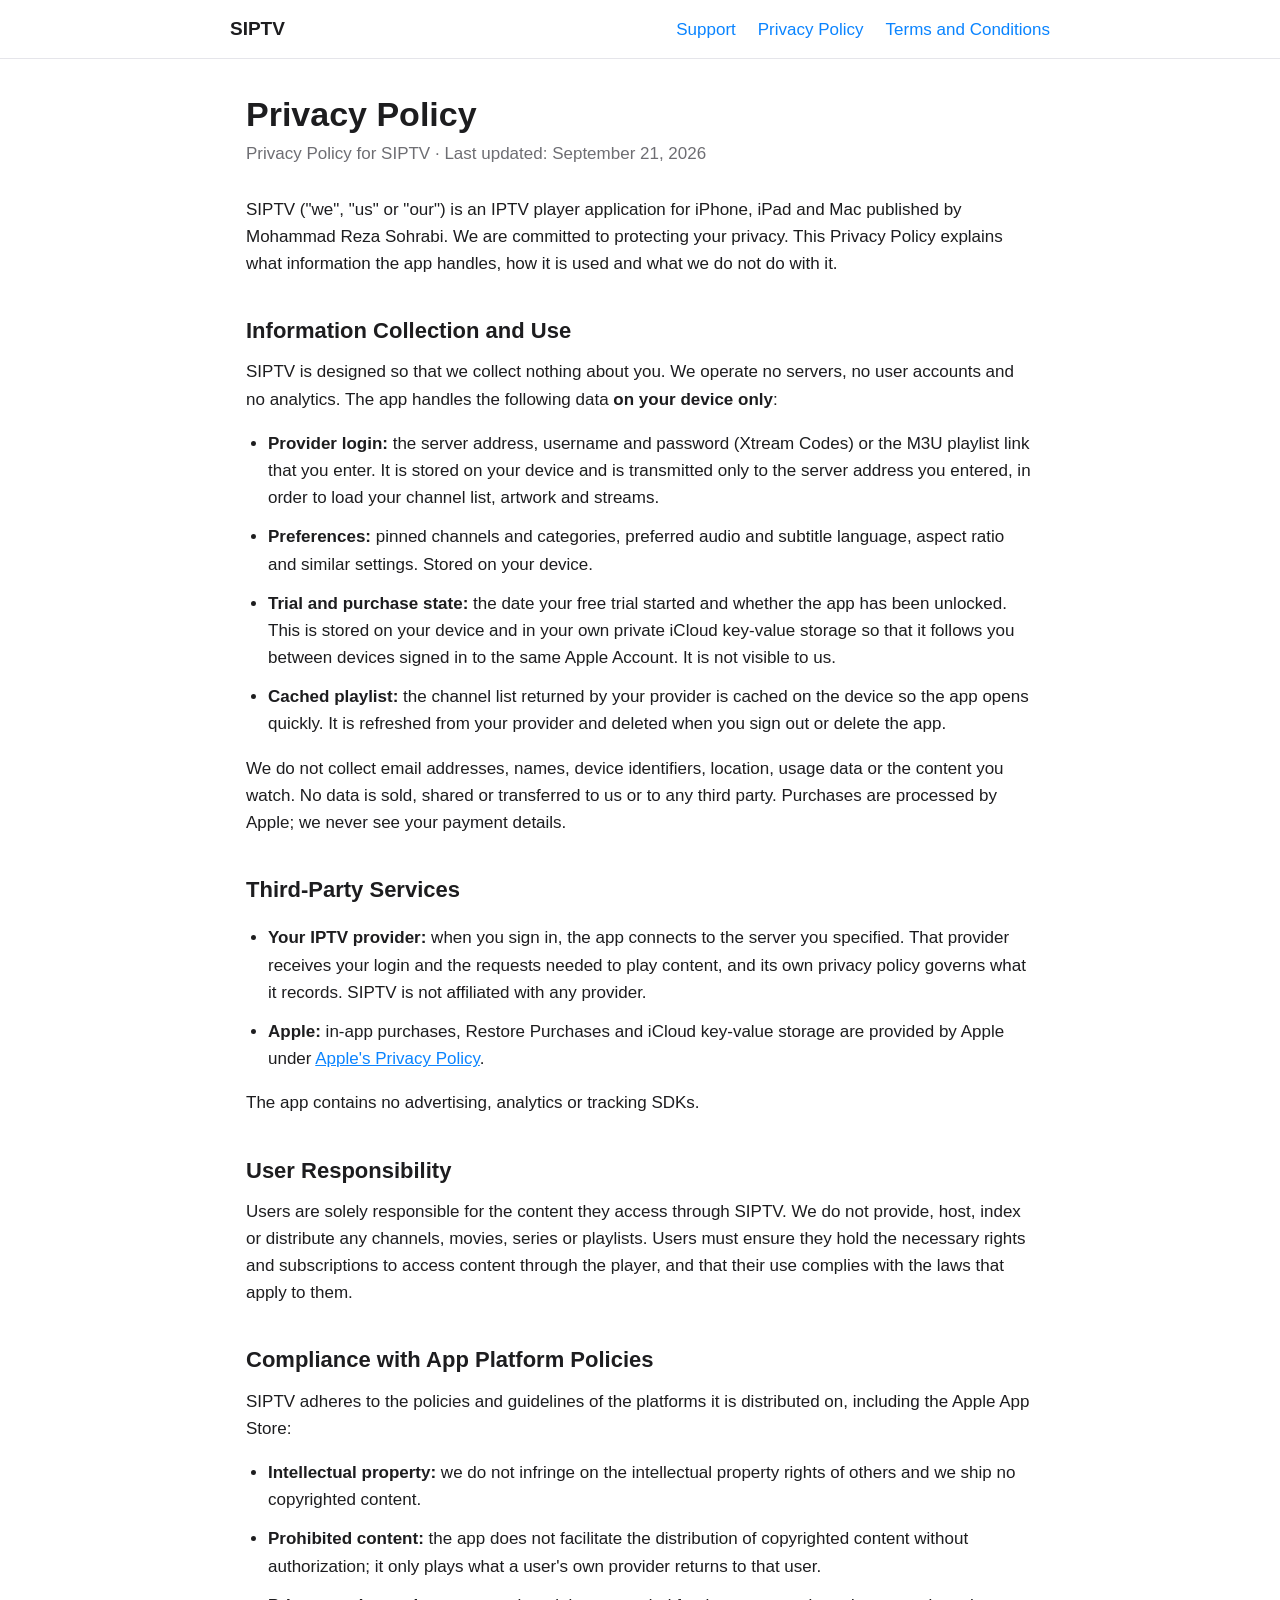
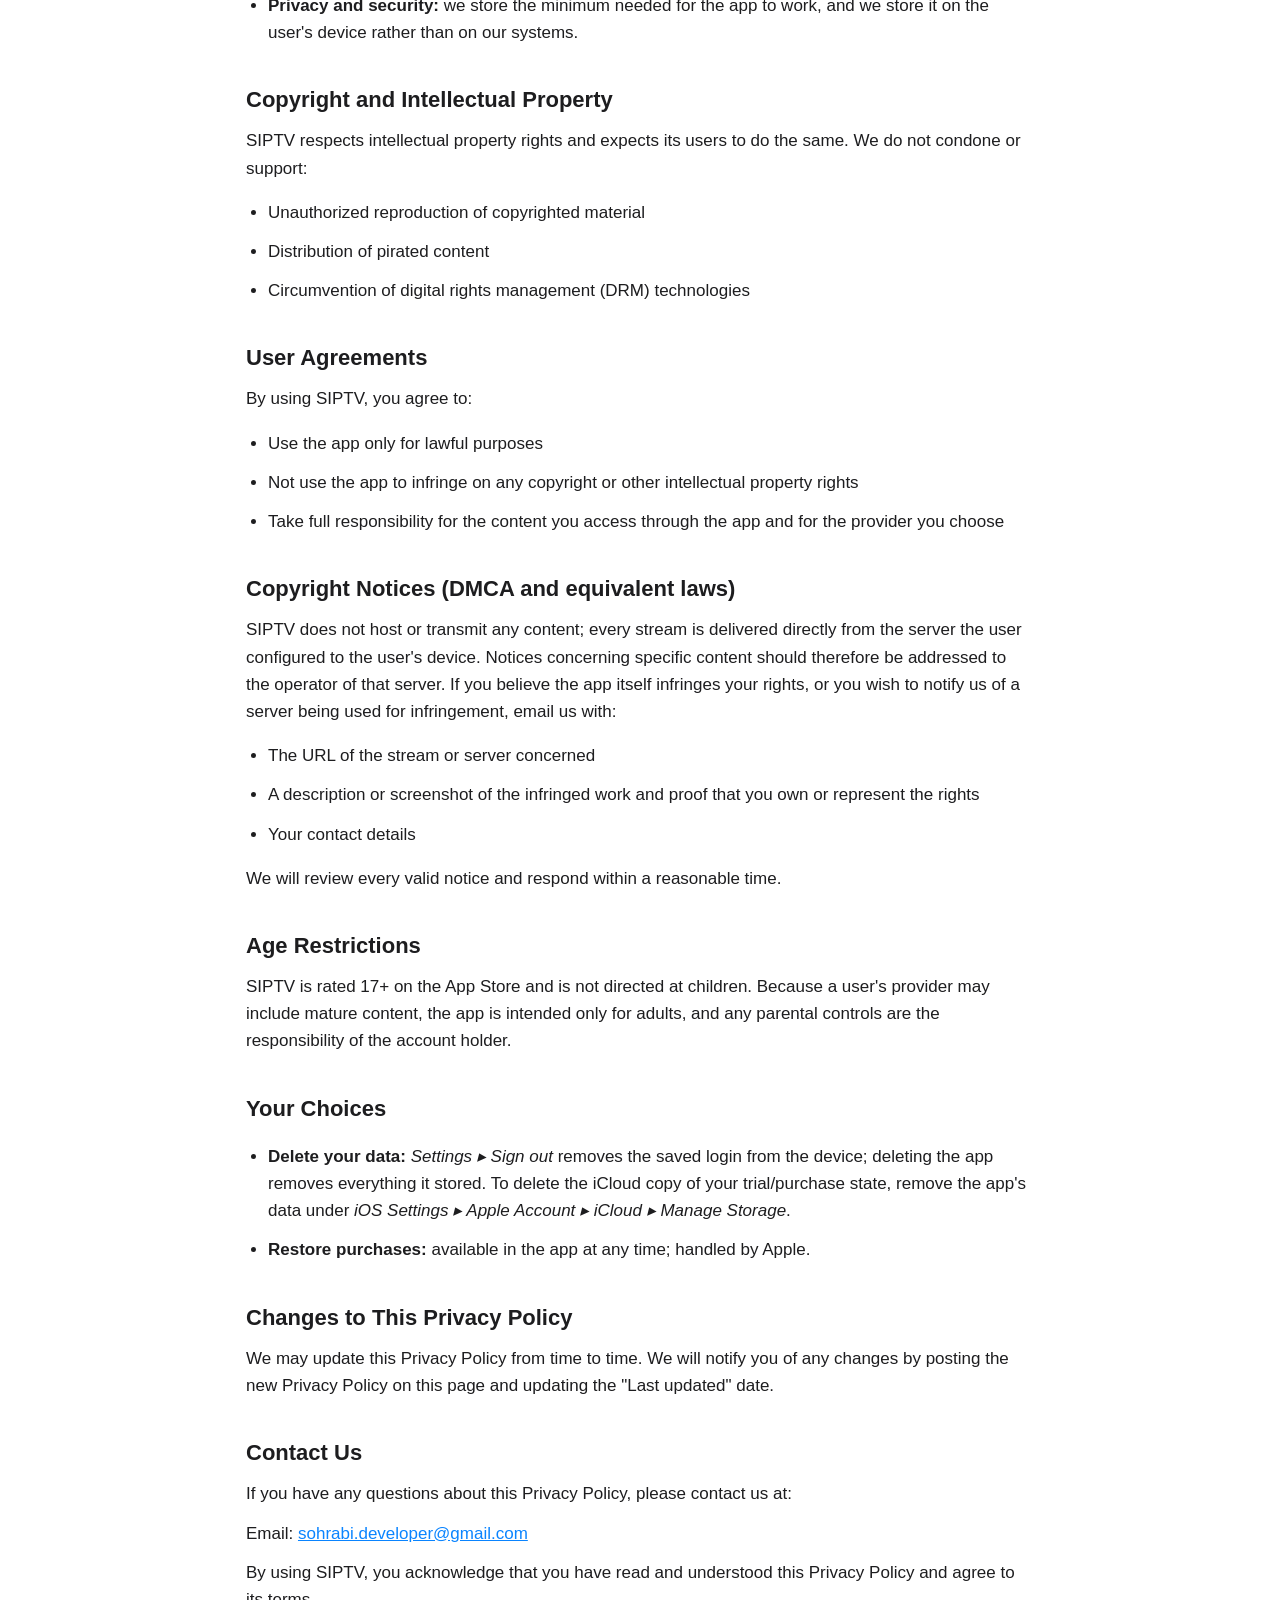
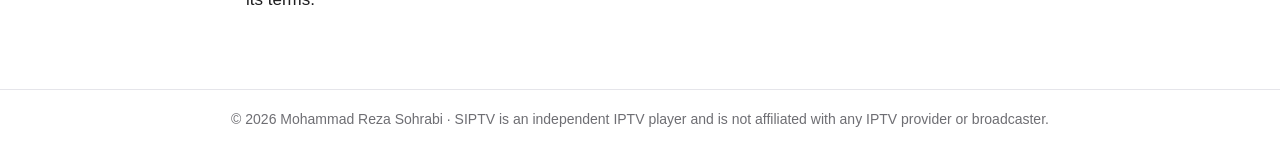
==== privacy-policy.html @ d0c10831 "Add support site: FAQ, privacy policy, terms and conditions Co-Authored-By: Claude Opus 5 <noreply@a" ====
<!doctype html><html lang="en"><head><meta charset="utf-8"><meta name="viewport" content="width=device-width,initial-scale=1"><title>Privacy Policy – SIPTV</title><link rel="stylesheet" href="style.css"></head><body>
<header><nav><a class="brand" href="./">SIPTV</a><a href="./">Support</a><a href="privacy-policy.html">Privacy Policy</a><a href="terms-and-conditions.html">Terms and Conditions</a></nav></header>
<main>
<h1>Privacy Policy</h1>
<p class="updated">Privacy Policy for SIPTV · Last updated: September 21, 2026</p>

<p>SIPTV ("we", "us" or "our") is an IPTV player application for iPhone, iPad and Mac published by Mohammad Reza Sohrabi. We are committed to protecting your privacy. This Privacy Policy explains what information the app handles, how it is used and what we do not do with it.</p>

<h2>Information Collection and Use</h2>
<p>SIPTV is designed so that we collect nothing about you. We operate no servers, no user accounts and no analytics. The app handles the following data <strong>on your device only</strong>:</p>
<ul>
<li><strong>Provider login:</strong> the server address, username and password (Xtream Codes) or the M3U playlist link that you enter. It is stored on your device and is transmitted only to the server address you entered, in order to load your channel list, artwork and streams.</li>
<li><strong>Preferences:</strong> pinned channels and categories, preferred audio and subtitle language, aspect ratio and similar settings. Stored on your device.</li>
<li><strong>Trial and purchase state:</strong> the date your free trial started and whether the app has been unlocked. This is stored on your device and in your own private iCloud key-value storage so that it follows you between devices signed in to the same Apple Account. It is not visible to us.</li>
<li><strong>Cached playlist:</strong> the channel list returned by your provider is cached on the device so the app opens quickly. It is refreshed from your provider and deleted when you sign out or delete the app.</li>
</ul>
<p>We do not collect email addresses, names, device identifiers, location, usage data or the content you watch. No data is sold, shared or transferred to us or to any third party. Purchases are processed by Apple; we never see your payment details.</p>

<h2>Third-Party Services</h2>
<ul>
<li><strong>Your IPTV provider:</strong> when you sign in, the app connects to the server you specified. That provider receives your login and the requests needed to play content, and its own privacy policy governs what it records. SIPTV is not affiliated with any provider.</li>
<li><strong>Apple:</strong> in-app purchases, Restore Purchases and iCloud key-value storage are provided by Apple under <a href="https://www.apple.com/legal/privacy/">Apple's Privacy Policy</a>.</li>
</ul>
<p>The app contains no advertising, analytics or tracking SDKs.</p>

<h2>User Responsibility</h2>
<p>Users are solely responsible for the content they access through SIPTV. We do not provide, host, index or distribute any channels, movies, series or playlists. Users must ensure they hold the necessary rights and subscriptions to access content through the player, and that their use complies with the laws that apply to them.</p>

<h2>Compliance with App Platform Policies</h2>
<p>SIPTV adheres to the policies and guidelines of the platforms it is distributed on, including the Apple App Store:</p>
<ul>
<li><strong>Intellectual property:</strong> we do not infringe on the intellectual property rights of others and we ship no copyrighted content.</li>
<li><strong>Prohibited content:</strong> the app does not facilitate the distribution of copyrighted content without authorization; it only plays what a user's own provider returns to that user.</li>
<li><strong>Privacy and security:</strong> we store the minimum needed for the app to work, and we store it on the user's device rather than on our systems.</li>
</ul>

<h2>Copyright and Intellectual Property</h2>
<p>SIPTV respects intellectual property rights and expects its users to do the same. We do not condone or support:</p>
<ul>
<li>Unauthorized reproduction of copyrighted material</li>
<li>Distribution of pirated content</li>
<li>Circumvention of digital rights management (DRM) technologies</li>
</ul>

<h2>User Agreements</h2>
<p>By using SIPTV, you agree to:</p>
<ul>
<li>Use the app only for lawful purposes</li>
<li>Not use the app to infringe on any copyright or other intellectual property rights</li>
<li>Take full responsibility for the content you access through the app and for the provider you choose</li>
</ul>

<h2>Copyright Notices (DMCA and equivalent laws)</h2>
<p>SIPTV does not host or transmit any content; every stream is delivered directly from the server the user configured to the user's device. Notices concerning specific content should therefore be addressed to the operator of that server. If you believe the app itself infringes your rights, or you wish to notify us of a server being used for infringement, email us with:</p>
<ul>
<li>The URL of the stream or server concerned</li>
<li>A description or screenshot of the infringed work and proof that you own or represent the rights</li>
<li>Your contact details</li>
</ul>
<p>We will review every valid notice and respond within a reasonable time.</p>

<h2>Age Restrictions</h2>
<p>SIPTV is rated 17+ on the App Store and is not directed at children. Because a user's provider may include mature content, the app is intended only for adults, and any parental controls are the responsibility of the account holder.</p>

<h2>Your Choices</h2>
<ul>
<li><strong>Delete your data:</strong> <em>Settings ▸ Sign out</em> removes the saved login from the device; deleting the app removes everything it stored. To delete the iCloud copy of your trial/purchase state, remove the app's data under <em>iOS Settings ▸ Apple Account ▸ iCloud ▸ Manage Storage</em>.</li>
<li><strong>Restore purchases:</strong> available in the app at any time; handled by Apple.</li>
</ul>

<h2>Changes to This Privacy Policy</h2>
<p>We may update this Privacy Policy from time to time. We will notify you of any changes by posting the new Privacy Policy on this page and updating the "Last updated" date.</p>

<h2>Contact Us</h2>
<p>If you have any questions about this Privacy Policy, please contact us at:</p>
<p>Email: <a href="mailto:sohrabi.developer@gmail.com">sohrabi.developer@gmail.com</a></p>
<p>By using SIPTV, you acknowledge that you have read and understood this Privacy Policy and agree to its terms.</p>
</main>
<footer>© 2026 Mohammad Reza Sohrabi · SIPTV is an independent IPTV player and is not affiliated with any IPTV provider or broadcaster.</footer>
</body></html>
---- style.css ----
:root{--bg:#fff;--fg:#1d1d1f;--muted:#6e6e73;--accent:#0a84ff;--rule:#e5e5ea;--card:#f5f5f7}
@media (prefers-color-scheme:dark){:root{--bg:#0f0f12;--fg:#f2f2f7;--muted:#a1a1a6;--accent:#4aa3ff;--rule:#2c2c31;--card:#1a1a1f}}
*{box-sizing:border-box}
body{margin:0;background:var(--bg);color:var(--fg);font:17px/1.6 -apple-system,BlinkMacSystemFont,"Segoe UI",Roboto,Helvetica,Arial,sans-serif;-webkit-font-smoothing:antialiased}
header{border-bottom:1px solid var(--rule);padding:14px 16px}
header nav{max-width:820px;margin:0 auto;display:flex;gap:22px;align-items:center;flex-wrap:wrap}
header .brand{font-weight:700;font-size:19px;text-decoration:none;color:var(--fg);margin-right:auto}
header a{color:var(--accent);text-decoration:none}
main{max-width:820px;margin:0 auto;padding:36px 16px 64px}
h1{font-size:34px;line-height:1.15;margin:0 0 6px}
.updated{color:var(--muted);margin:0 0 28px}
h2{font-size:22px;margin:36px 0 10px}
p,li{margin:0 0 12px}
ol.terms{padding-left:0;list-style:none;counter-reset:s}
ol.terms>li{counter-increment:s;margin:26px 0}
ol.terms>li>h2{margin:0 0 8px}
ol.terms>li>h2::before{content:counter(s) ". "}
ul{padding-left:22px}
a{color:var(--accent)}
.card{background:var(--card);border-radius:12px;padding:18px 20px;margin:18px 0}
footer{border-top:1px solid var(--rule);color:var(--muted);font-size:14px;padding:18px 16px;text-align:center}
code{background:var(--card);padding:1px 6px;border-radius:5px;font-size:15px}
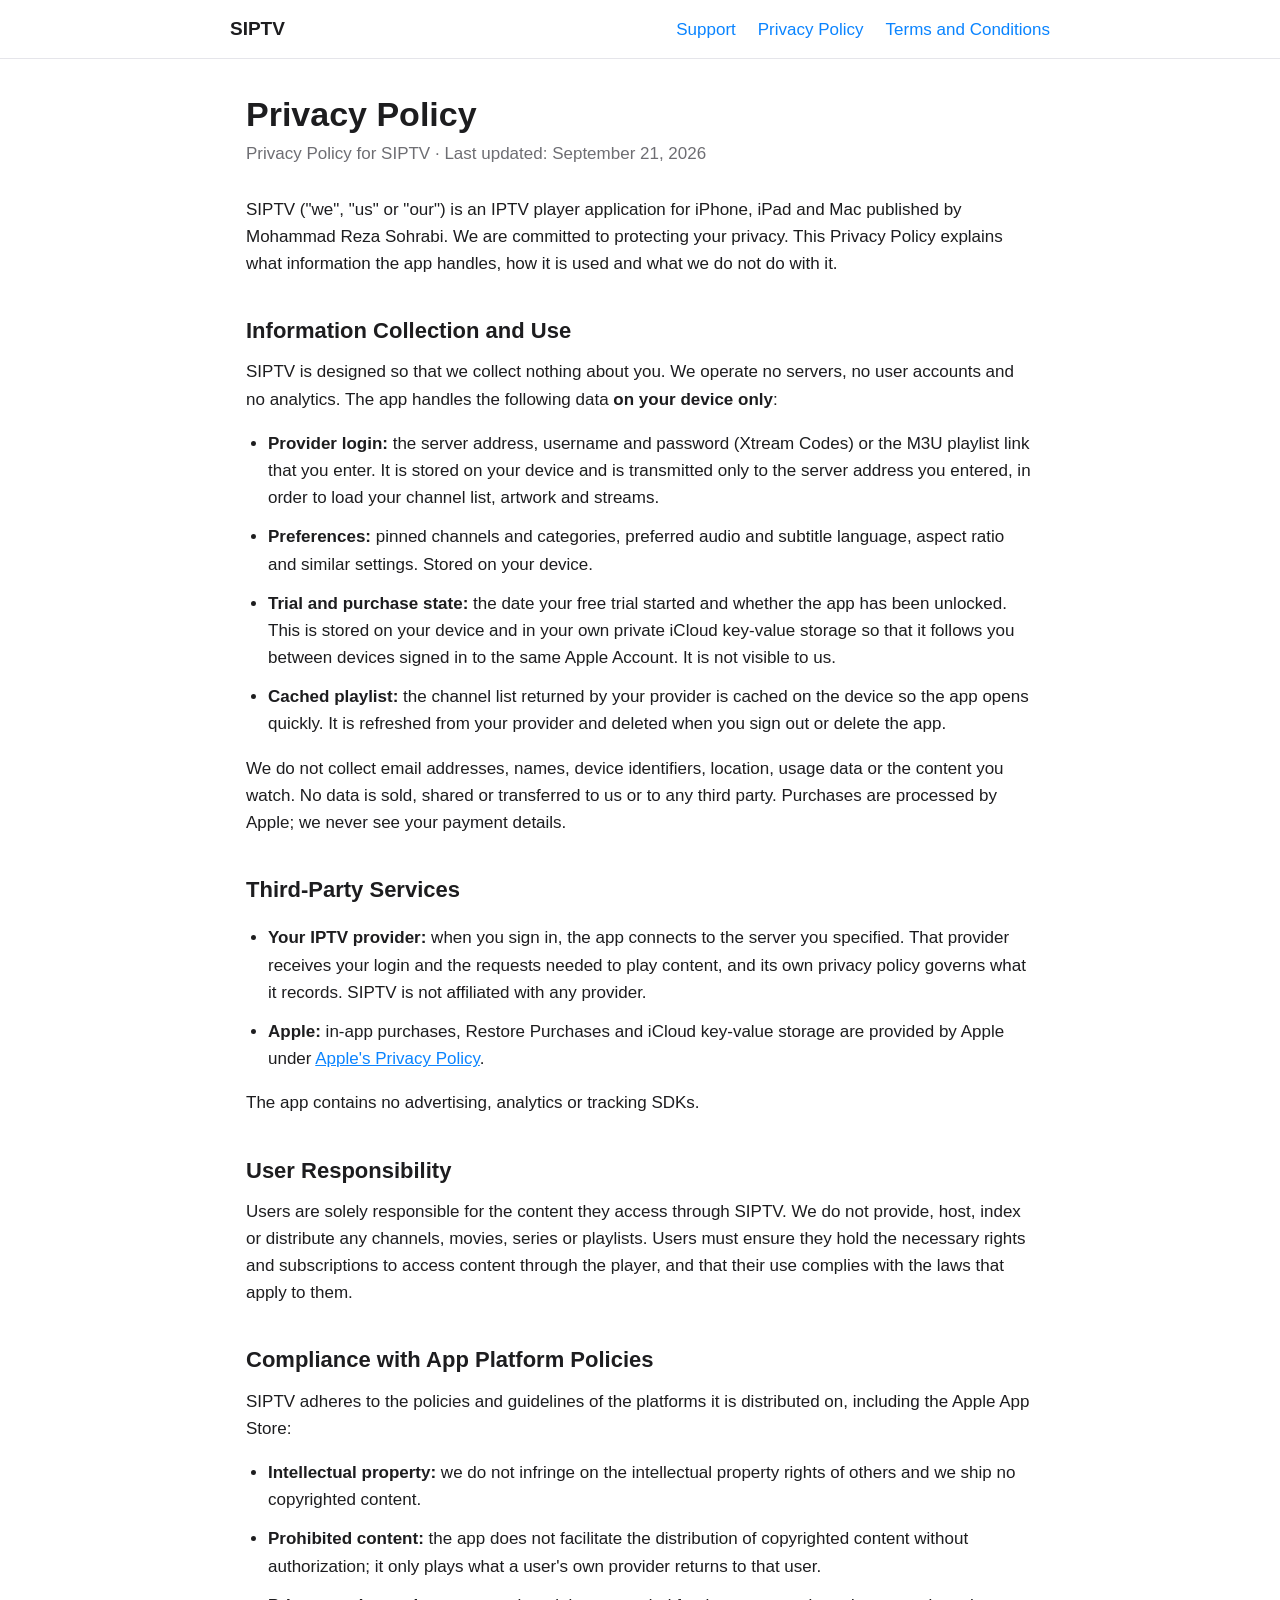
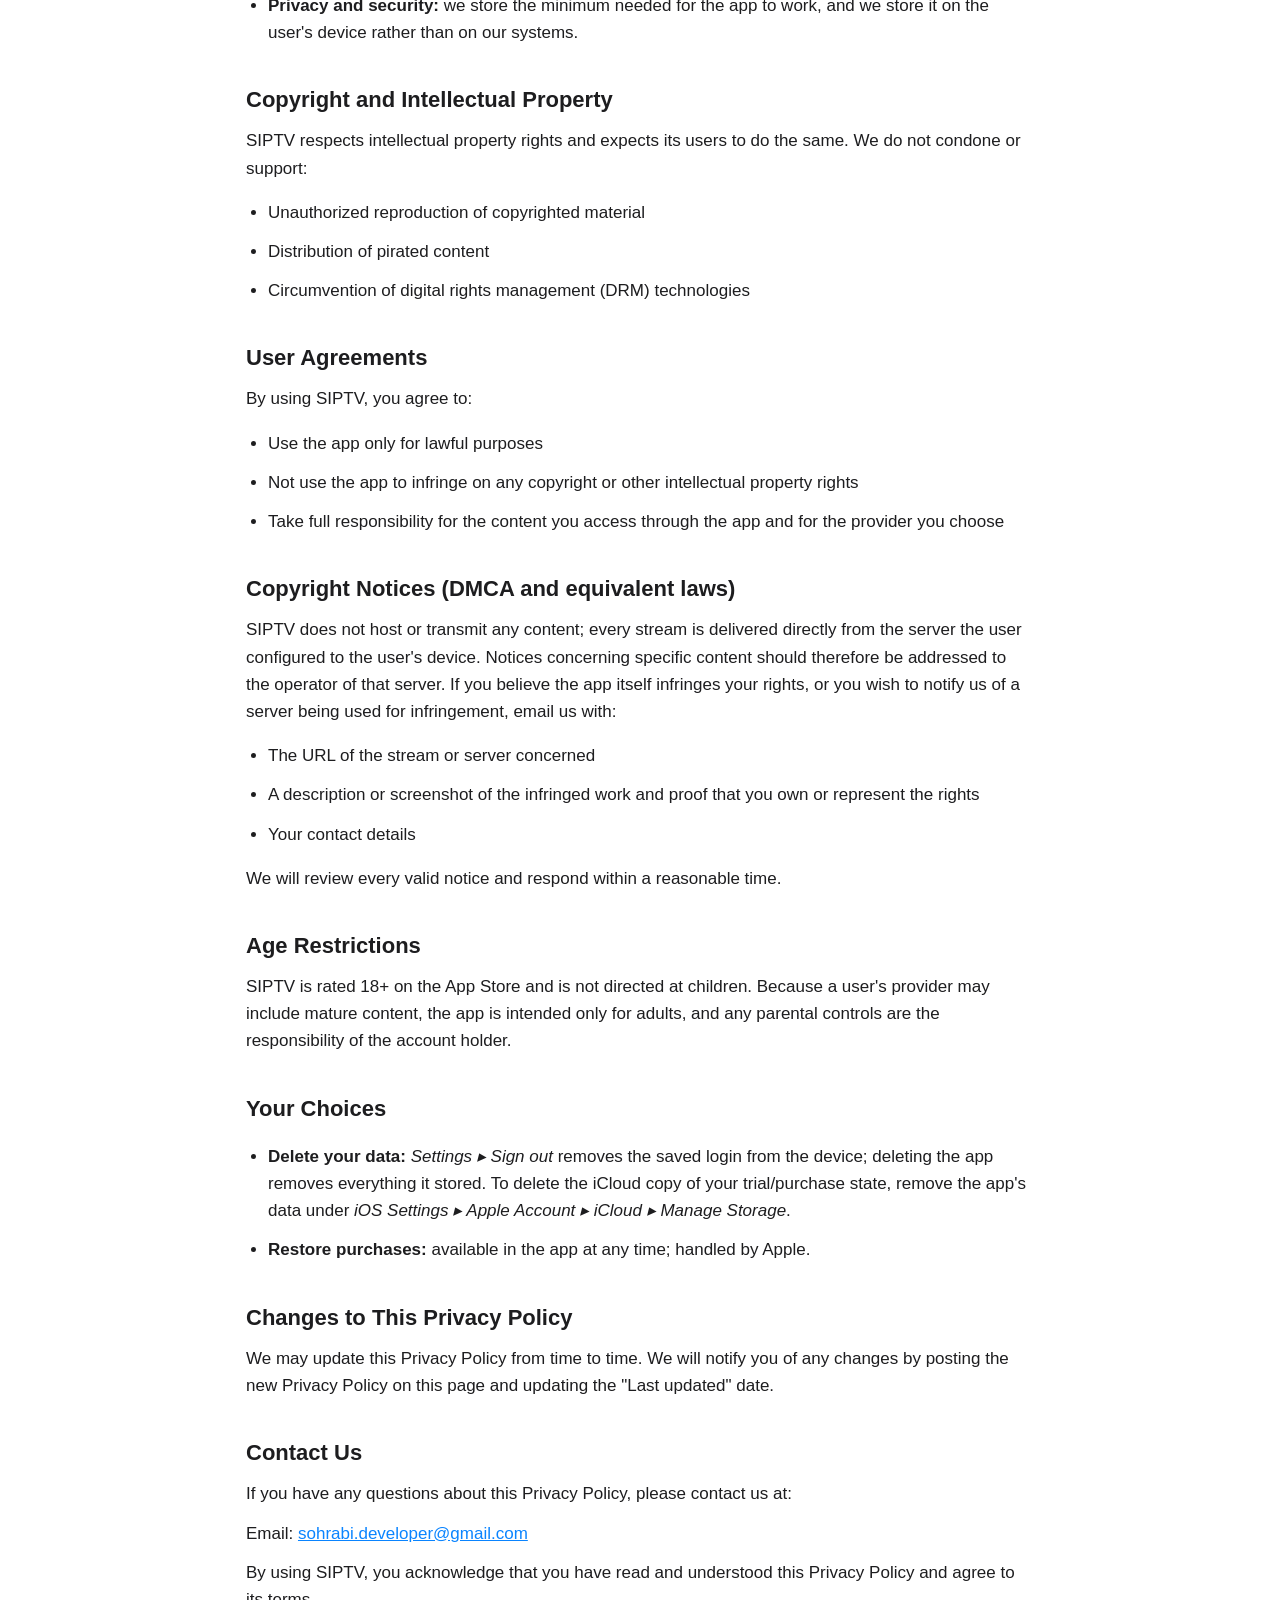
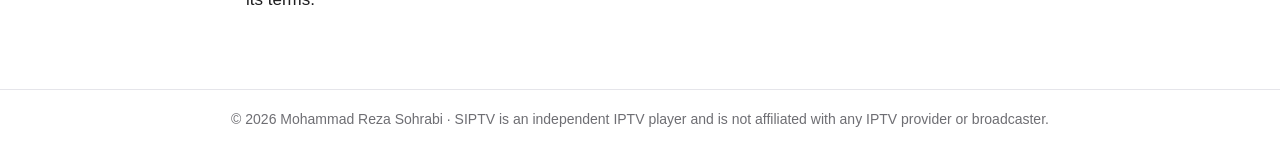
==== commit 2d43ed6d: "Age rating is 18+" ====
--- a/privacy-policy.html
+++ b/privacy-policy.html
@@ -60,7 +60,7 @@
 <p>We will review every valid notice and respond within a reasonable time.</p>
 
 <h2>Age Restrictions</h2>
-<p>SIPTV is rated 17+ on the App Store and is not directed at children. Because a user's provider may include mature content, the app is intended only for adults, and any parental controls are the responsibility of the account holder.</p>
+<p>SIPTV is rated 18+ on the App Store and is not directed at children. Because a user's provider may include mature content, the app is intended only for adults, and any parental controls are the responsibility of the account holder.</p>
 
 <h2>Your Choices</h2>
 <ul>
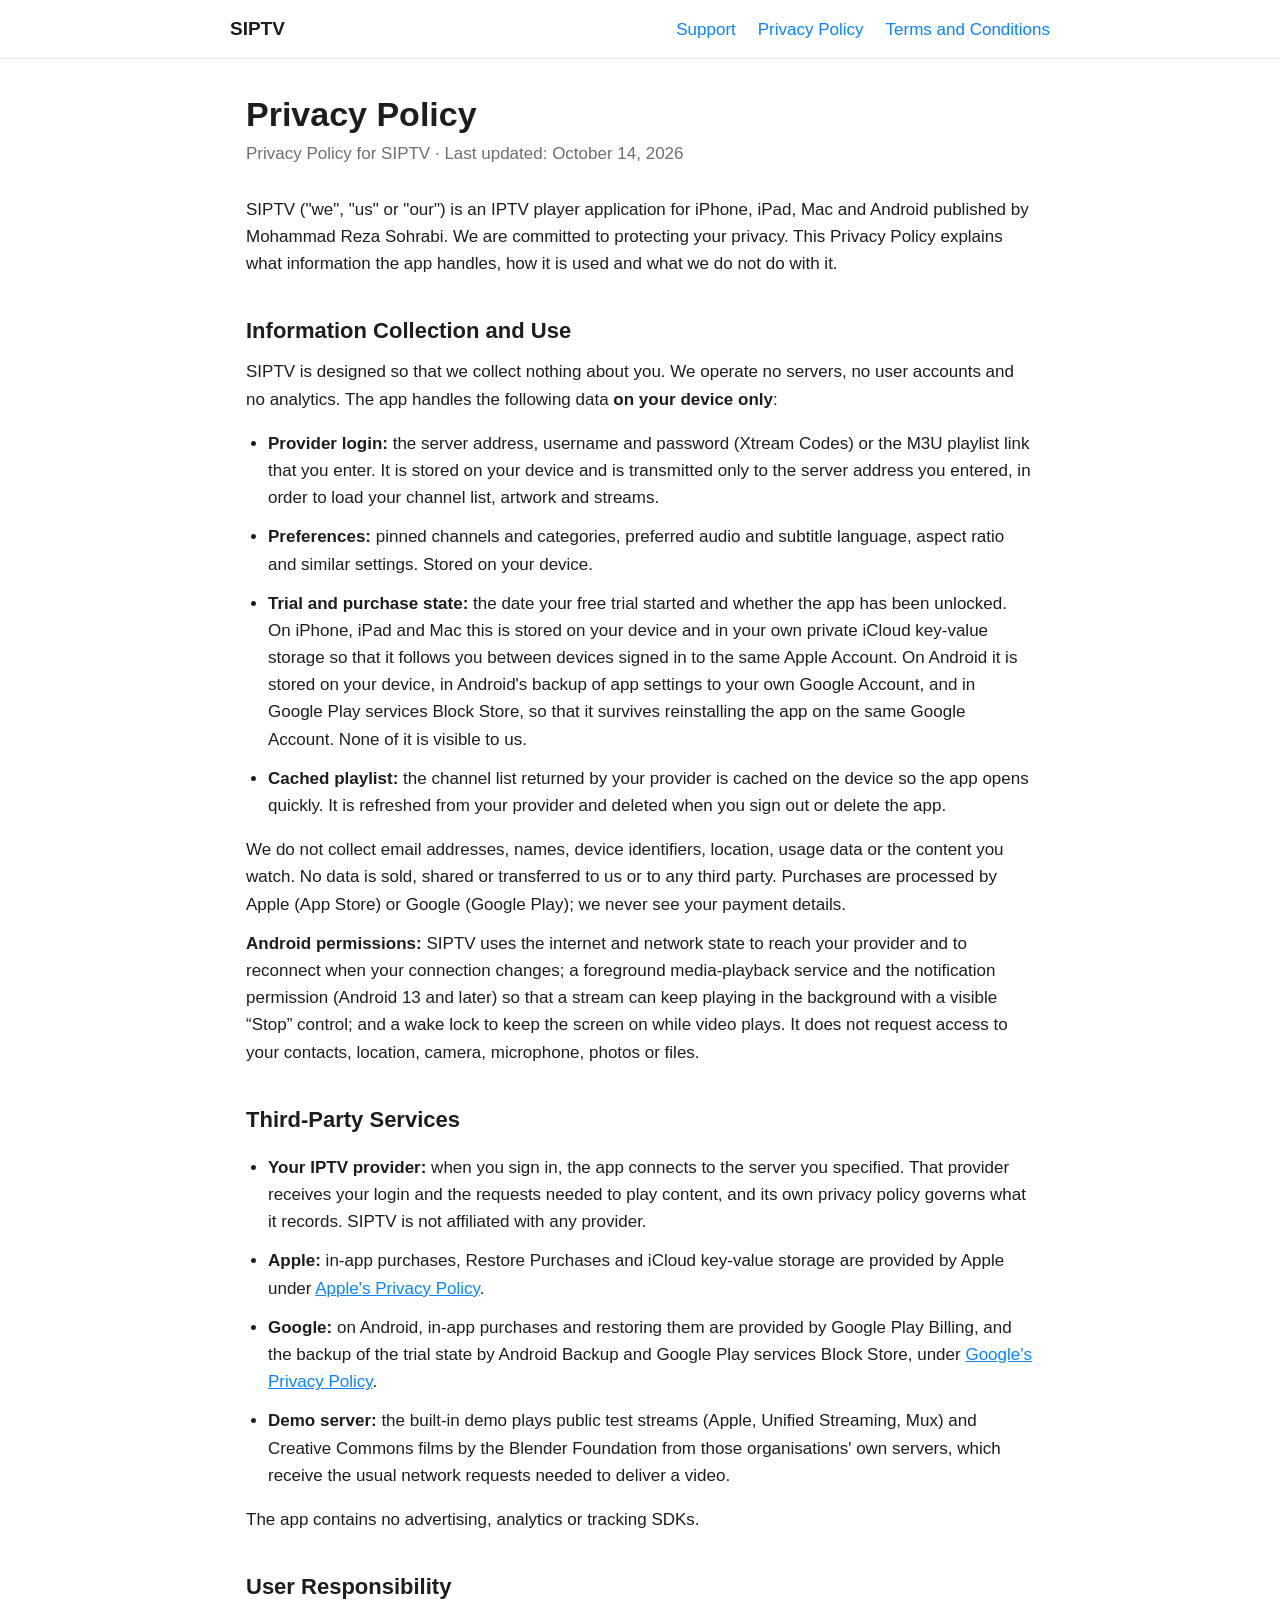
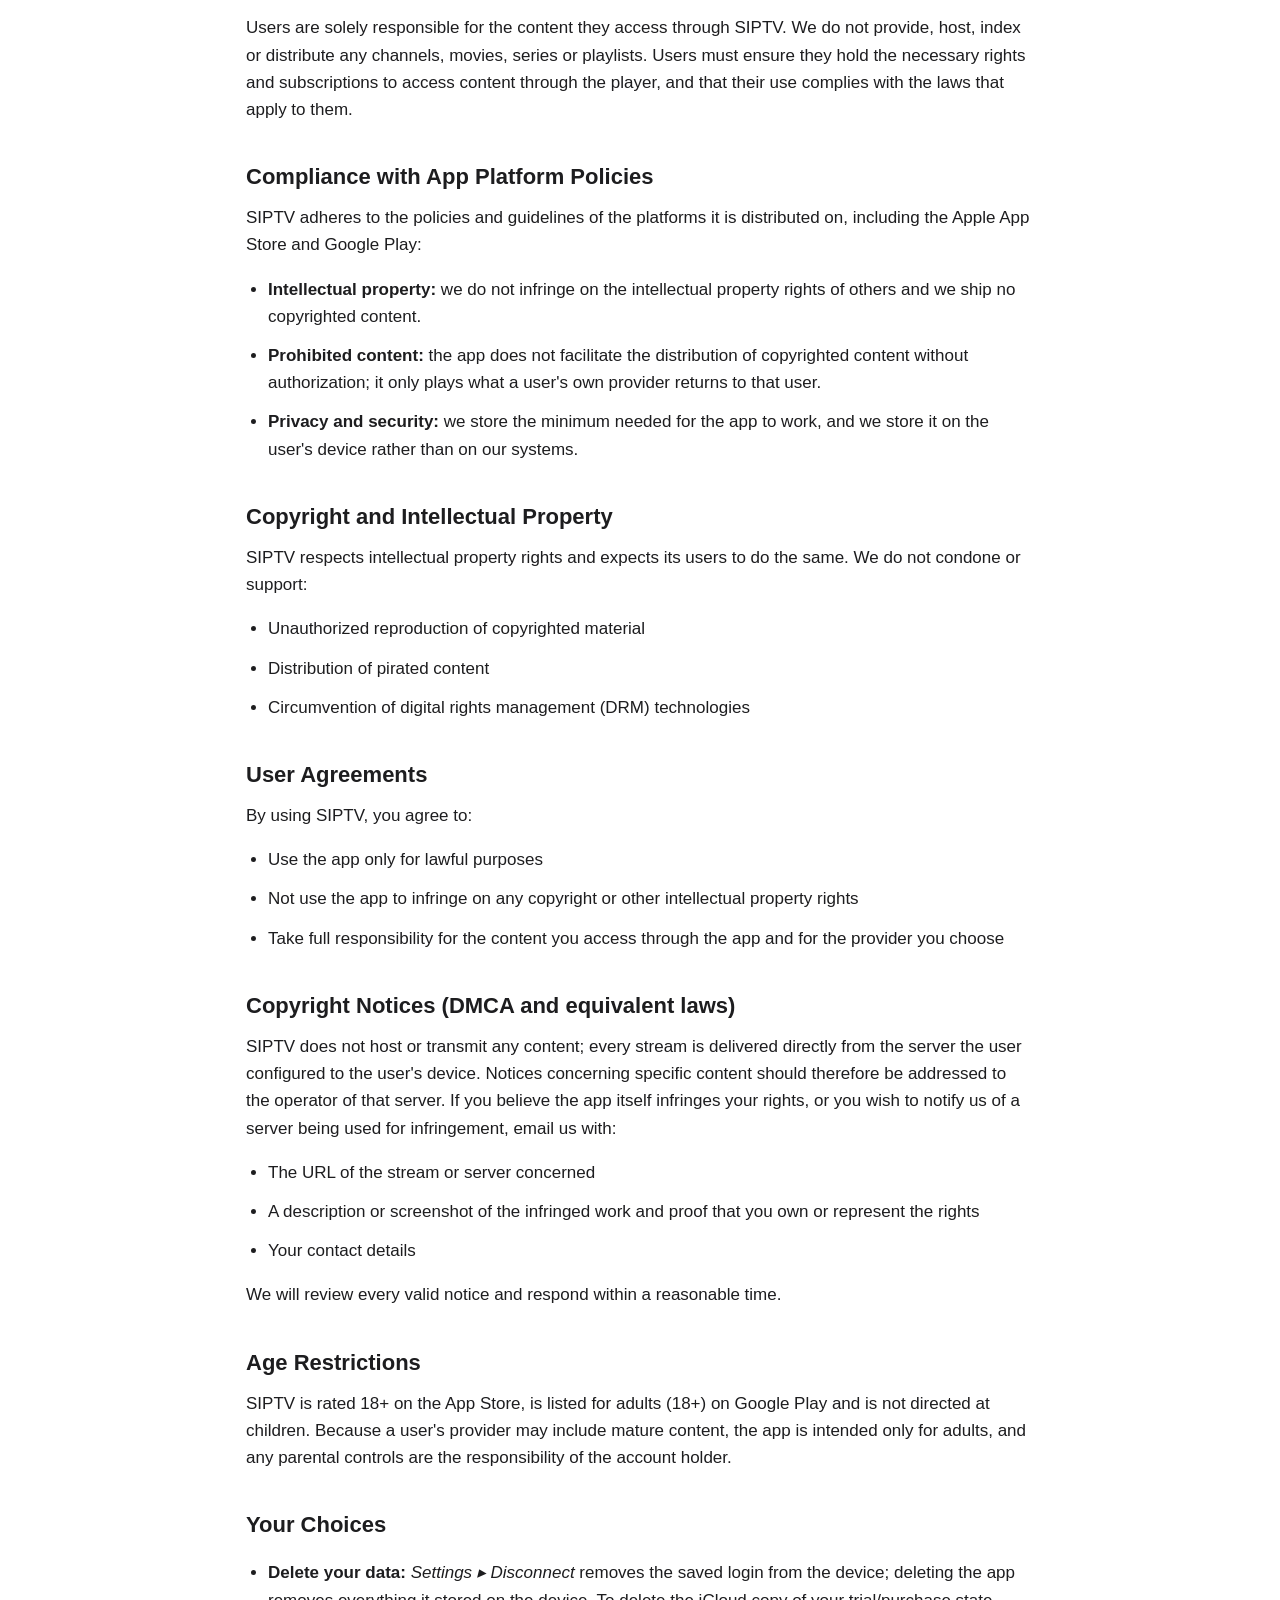
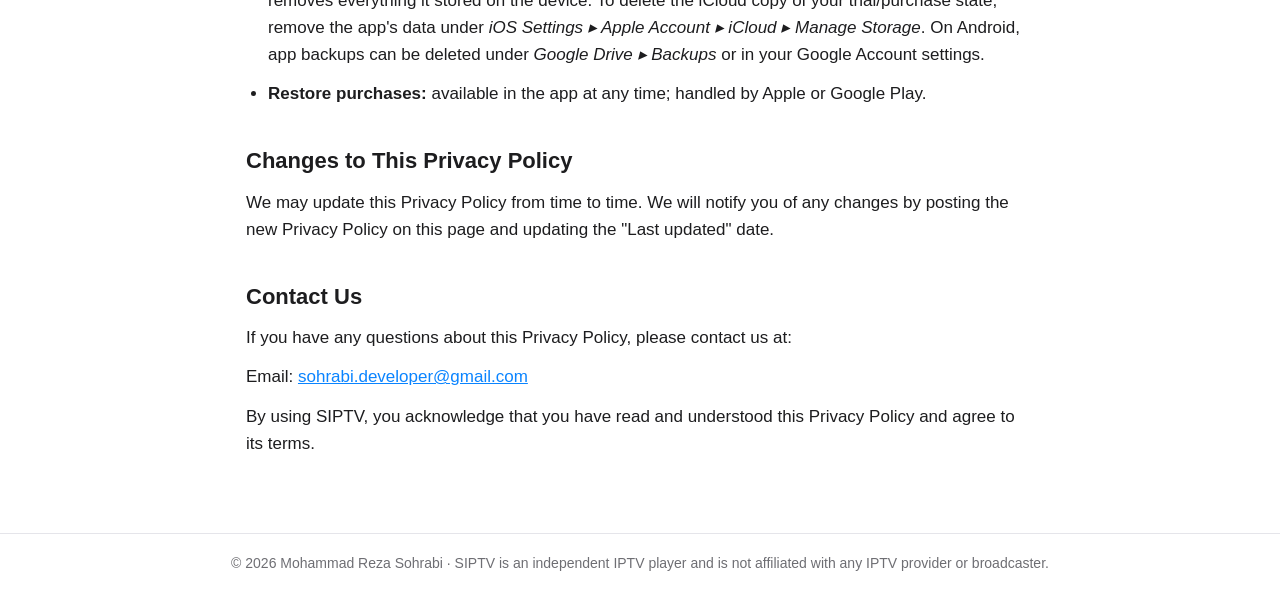
==== commit 71f0b198: "Add Android / Google Play to the privacy policy, terms and support page Co-Authored-By: Claude Opus " ====
--- a/privacy-policy.html
+++ b/privacy-policy.html
@@ -2,24 +2,27 @@
 <header><nav><a class="brand" href="./">SIPTV</a><a href="./">Support</a><a href="privacy-policy.html">Privacy Policy</a><a href="terms-and-conditions.html">Terms and Conditions</a></nav></header>
 <main>
 <h1>Privacy Policy</h1>
-<p class="updated">Privacy Policy for SIPTV · Last updated: September 21, 2026</p>
+<p class="updated">Privacy Policy for SIPTV · Last updated: October 14, 2026</p>
 
-<p>SIPTV ("we", "us" or "our") is an IPTV player application for iPhone, iPad and Mac published by Mohammad Reza Sohrabi. We are committed to protecting your privacy. This Privacy Policy explains what information the app handles, how it is used and what we do not do with it.</p>
+<p>SIPTV ("we", "us" or "our") is an IPTV player application for iPhone, iPad, Mac and Android published by Mohammad Reza Sohrabi. We are committed to protecting your privacy. This Privacy Policy explains what information the app handles, how it is used and what we do not do with it.</p>
 
 <h2>Information Collection and Use</h2>
 <p>SIPTV is designed so that we collect nothing about you. We operate no servers, no user accounts and no analytics. The app handles the following data <strong>on your device only</strong>:</p>
 <ul>
 <li><strong>Provider login:</strong> the server address, username and password (Xtream Codes) or the M3U playlist link that you enter. It is stored on your device and is transmitted only to the server address you entered, in order to load your channel list, artwork and streams.</li>
 <li><strong>Preferences:</strong> pinned channels and categories, preferred audio and subtitle language, aspect ratio and similar settings. Stored on your device.</li>
-<li><strong>Trial and purchase state:</strong> the date your free trial started and whether the app has been unlocked. This is stored on your device and in your own private iCloud key-value storage so that it follows you between devices signed in to the same Apple Account. It is not visible to us.</li>
+<li><strong>Trial and purchase state:</strong> the date your free trial started and whether the app has been unlocked. On iPhone, iPad and Mac this is stored on your device and in your own private iCloud key-value storage so that it follows you between devices signed in to the same Apple Account. On Android it is stored on your device, in Android's backup of app settings to your own Google Account, and in Google Play services Block Store, so that it survives reinstalling the app on the same Google Account. None of it is visible to us.</li>
 <li><strong>Cached playlist:</strong> the channel list returned by your provider is cached on the device so the app opens quickly. It is refreshed from your provider and deleted when you sign out or delete the app.</li>
 </ul>
-<p>We do not collect email addresses, names, device identifiers, location, usage data or the content you watch. No data is sold, shared or transferred to us or to any third party. Purchases are processed by Apple; we never see your payment details.</p>
+<p>We do not collect email addresses, names, device identifiers, location, usage data or the content you watch. No data is sold, shared or transferred to us or to any third party. Purchases are processed by Apple (App Store) or Google (Google Play); we never see your payment details.</p>
+<p><strong>Android permissions:</strong> SIPTV uses the internet and network state to reach your provider and to reconnect when your connection changes; a foreground media-playback service and the notification permission (Android 13 and later) so that a stream can keep playing in the background with a visible “Stop” control; and a wake lock to keep the screen on while video plays. It does not request access to your contacts, location, camera, microphone, photos or files.</p>
 
 <h2>Third-Party Services</h2>
 <ul>
 <li><strong>Your IPTV provider:</strong> when you sign in, the app connects to the server you specified. That provider receives your login and the requests needed to play content, and its own privacy policy governs what it records. SIPTV is not affiliated with any provider.</li>
 <li><strong>Apple:</strong> in-app purchases, Restore Purchases and iCloud key-value storage are provided by Apple under <a href="https://www.apple.com/legal/privacy/">Apple's Privacy Policy</a>.</li>
+<li><strong>Google:</strong> on Android, in-app purchases and restoring them are provided by Google Play Billing, and the backup of the trial state by Android Backup and Google Play services Block Store, under <a href="https://policies.google.com/privacy">Google's Privacy Policy</a>.</li>
+<li><strong>Demo server:</strong> the built-in demo plays public test streams (Apple, Unified Streaming, Mux) and Creative Commons films by the Blender Foundation from those organisations' own servers, which receive the usual network requests needed to deliver a video.</li>
 </ul>
 <p>The app contains no advertising, analytics or tracking SDKs.</p>
 
@@ -27,7 +30,7 @@
 <p>Users are solely responsible for the content they access through SIPTV. We do not provide, host, index or distribute any channels, movies, series or playlists. Users must ensure they hold the necessary rights and subscriptions to access content through the player, and that their use complies with the laws that apply to them.</p>
 
 <h2>Compliance with App Platform Policies</h2>
-<p>SIPTV adheres to the policies and guidelines of the platforms it is distributed on, including the Apple App Store:</p>
+<p>SIPTV adheres to the policies and guidelines of the platforms it is distributed on, including the Apple App Store and Google Play:</p>
 <ul>
 <li><strong>Intellectual property:</strong> we do not infringe on the intellectual property rights of others and we ship no copyrighted content.</li>
 <li><strong>Prohibited content:</strong> the app does not facilitate the distribution of copyrighted content without authorization; it only plays what a user's own provider returns to that user.</li>
@@ -60,12 +63,12 @@
 <p>We will review every valid notice and respond within a reasonable time.</p>
 
 <h2>Age Restrictions</h2>
-<p>SIPTV is rated 18+ on the App Store and is not directed at children. Because a user's provider may include mature content, the app is intended only for adults, and any parental controls are the responsibility of the account holder.</p>
+<p>SIPTV is rated 18+ on the App Store, is listed for adults (18+) on Google Play and is not directed at children. Because a user's provider may include mature content, the app is intended only for adults, and any parental controls are the responsibility of the account holder.</p>
 
 <h2>Your Choices</h2>
 <ul>
-<li><strong>Delete your data:</strong> <em>Settings ▸ Sign out</em> removes the saved login from the device; deleting the app removes everything it stored. To delete the iCloud copy of your trial/purchase state, remove the app's data under <em>iOS Settings ▸ Apple Account ▸ iCloud ▸ Manage Storage</em>.</li>
-<li><strong>Restore purchases:</strong> available in the app at any time; handled by Apple.</li>
+<li><strong>Delete your data:</strong> <em>Settings ▸ Disconnect</em> removes the saved login from the device; deleting the app removes everything it stored on the device. To delete the iCloud copy of your trial/purchase state, remove the app's data under <em>iOS Settings ▸ Apple Account ▸ iCloud ▸ Manage Storage</em>. On Android, app backups can be deleted under <em>Google Drive ▸ Backups</em> or in your Google Account settings.</li>
+<li><strong>Restore purchases:</strong> available in the app at any time; handled by Apple or Google Play.</li>
 </ul>
 
 <h2>Changes to This Privacy Policy</h2>
